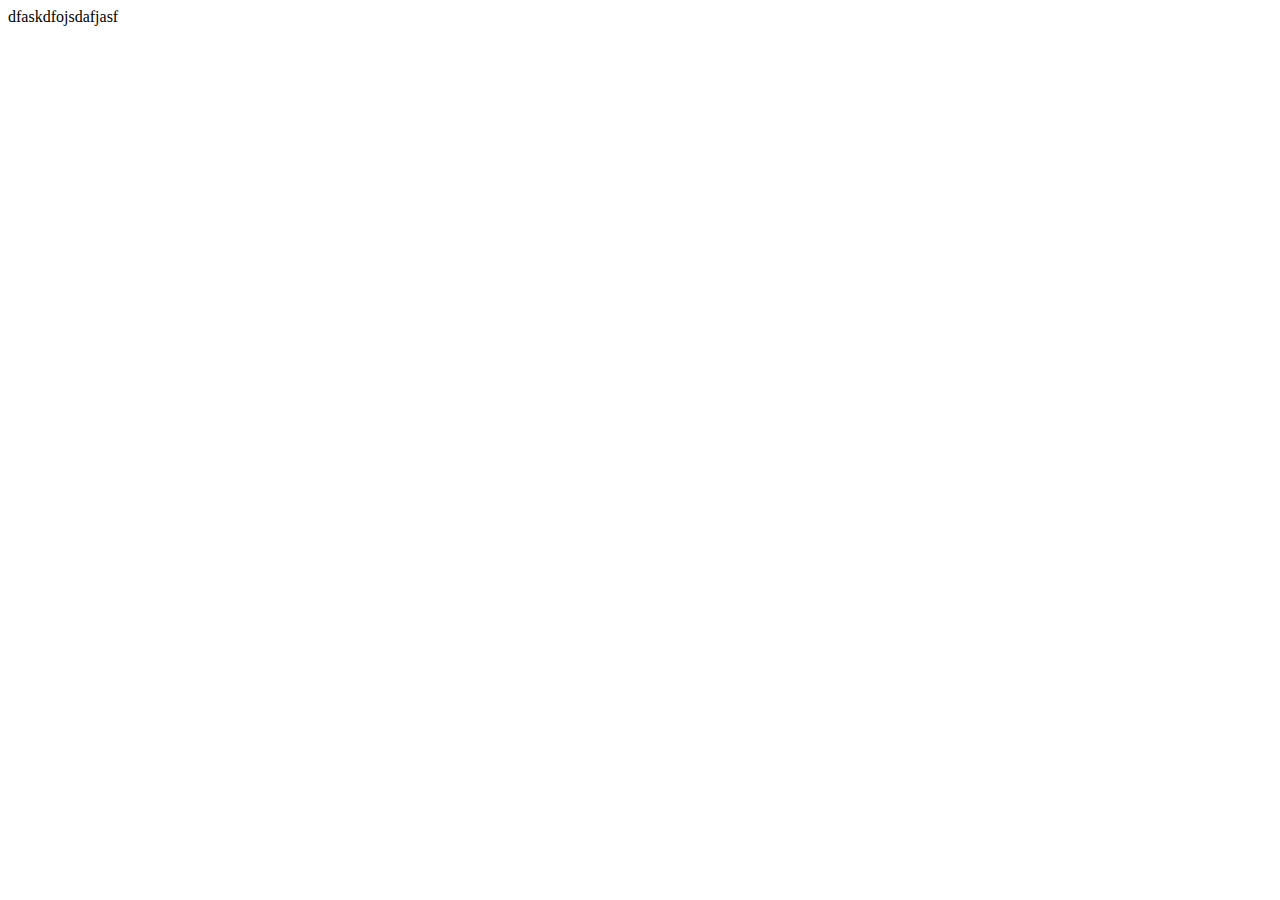
==== index.html @ 24f62fb9 "new html" ====
<!DOCTYPE html>
<html lang="en">
<head>
    <meta charset="UTF-8">
    <link href="https://fonts.googleapis.com/css2?family=Montserrat:wght@400;700&display=swap" rel="stylesheet"> 
    <meta http-equiv="X-UA-Compatible" content="IE=edge">
    <meta name="viewport" content="width=device-width, initial-scale=1.0">
    <link rel="stylesheet" href="css/main.css">
    <title>Cal Kestis</title>
</head>
<body>
    <header>
        <div class="container">dfaskdfojsdafjasf</div>
    </header>
</body>
</html>
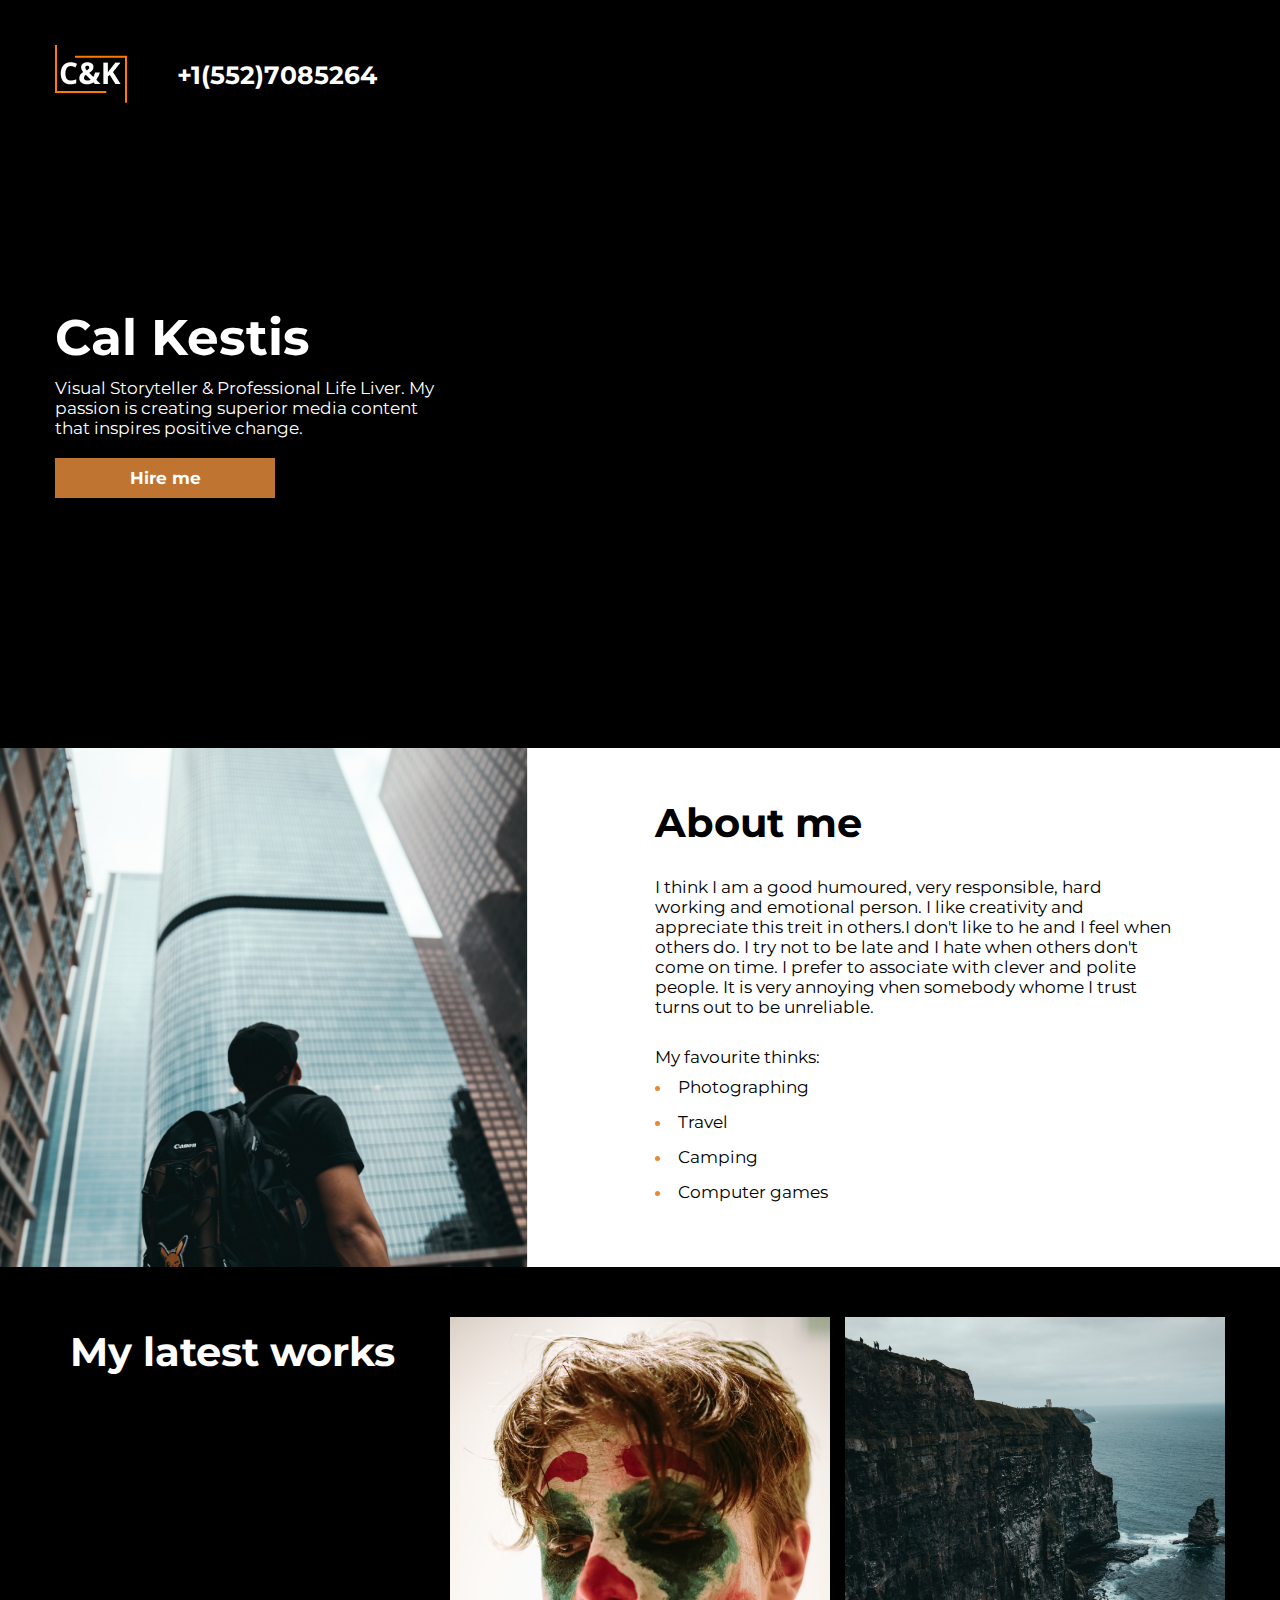
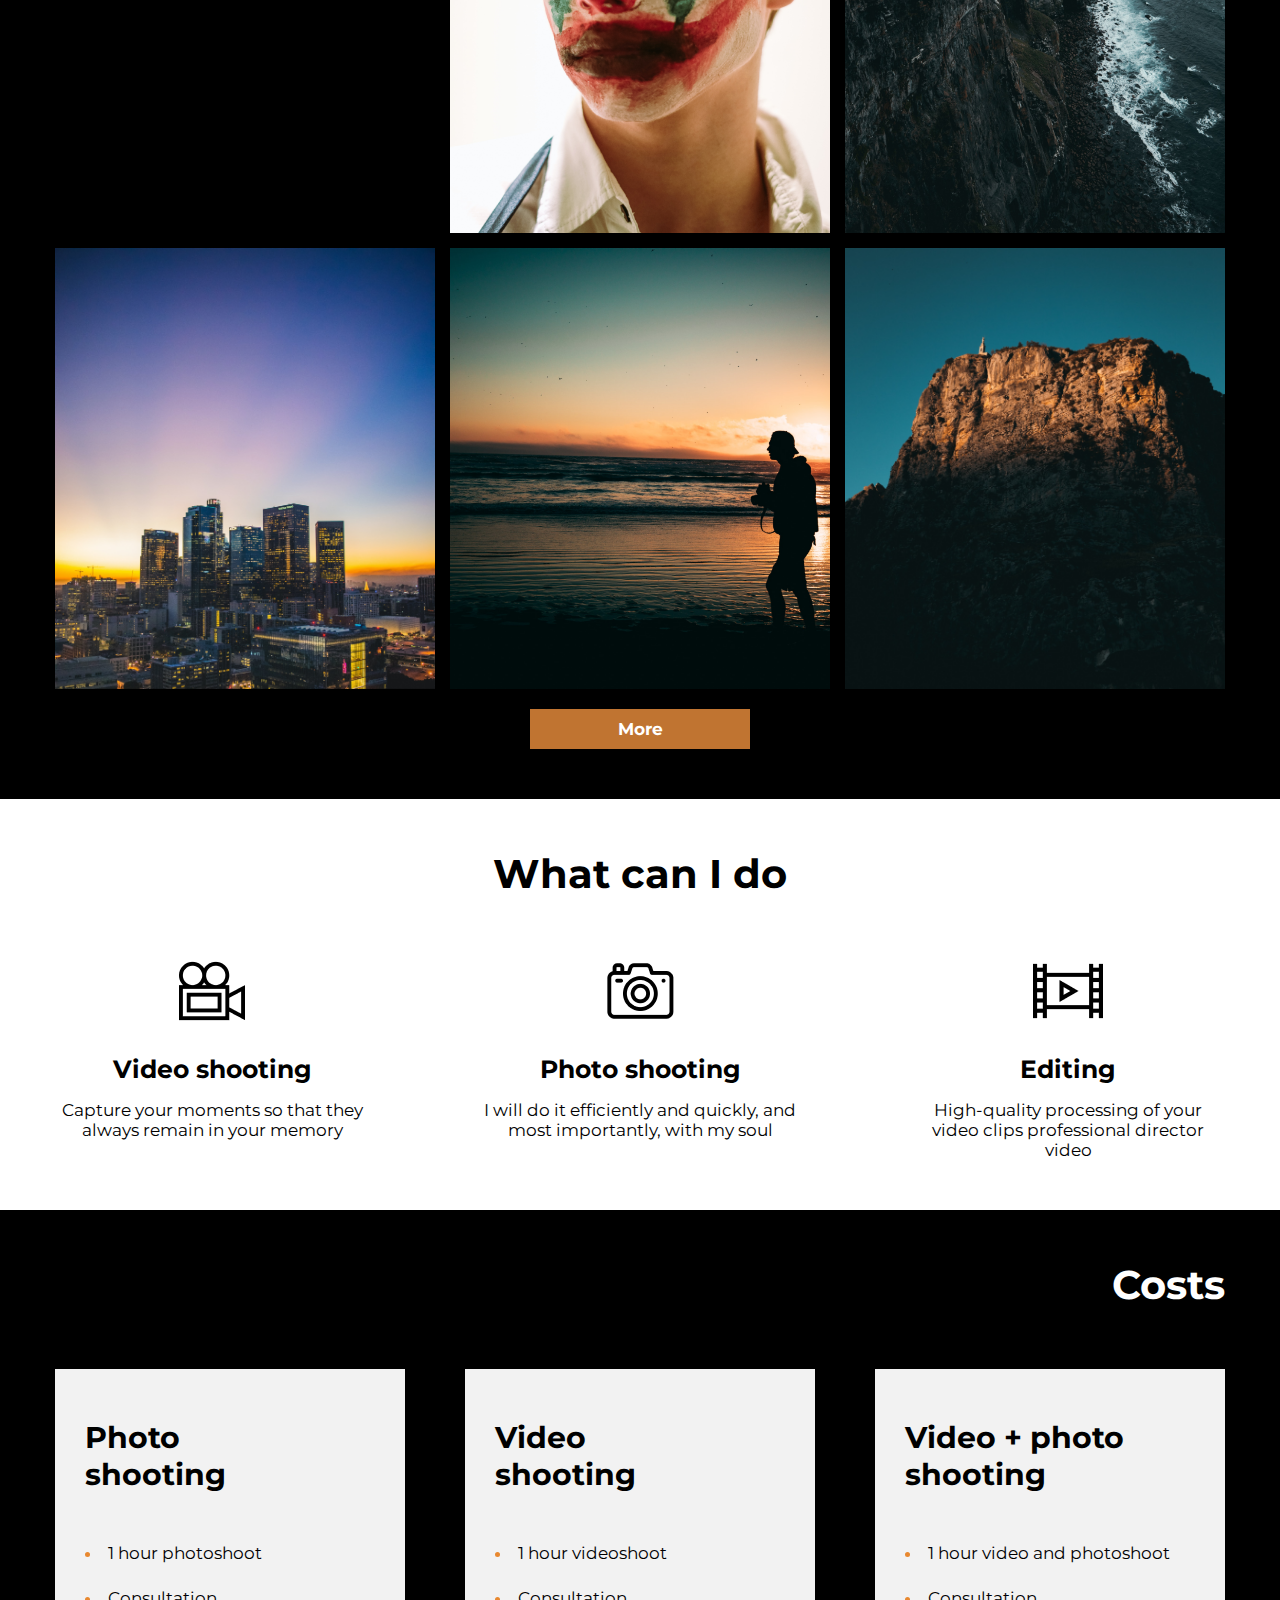
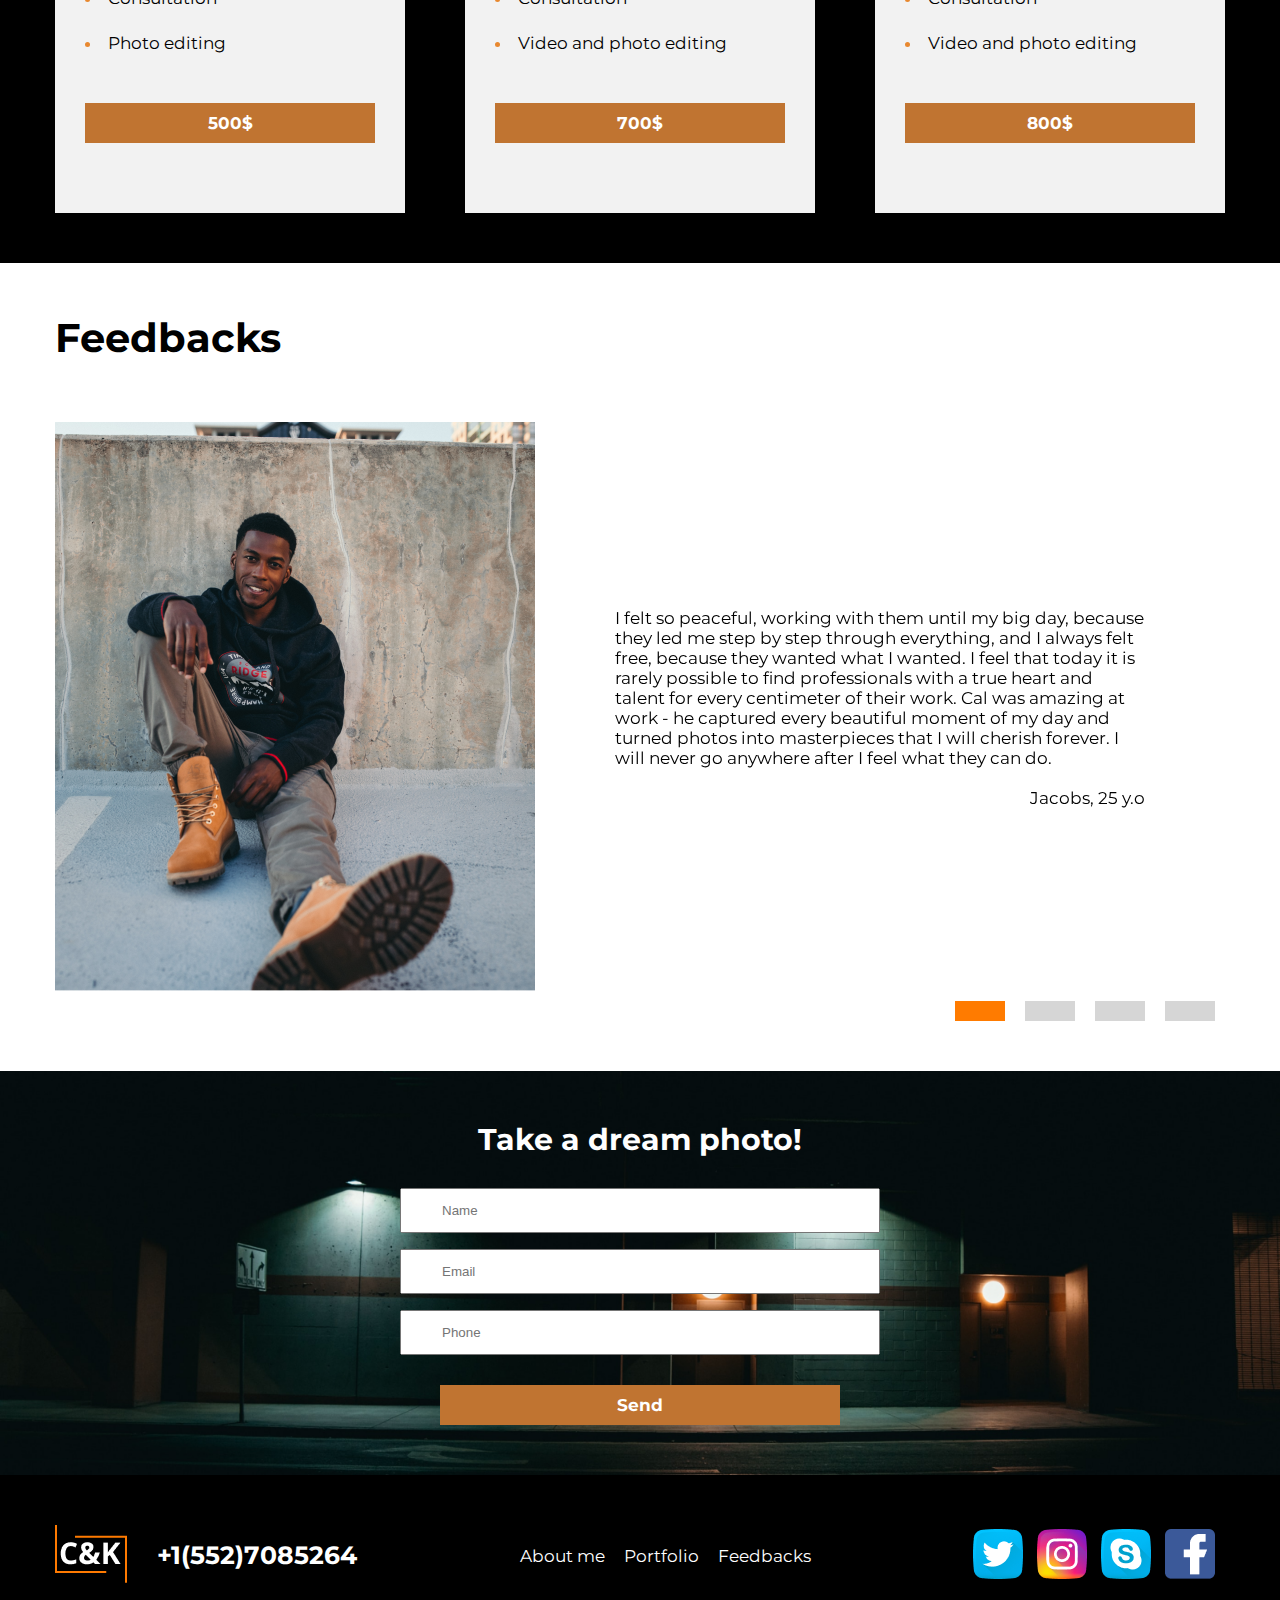
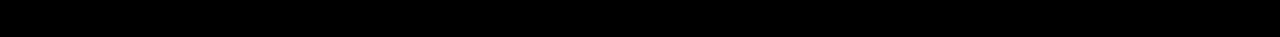
==== commit 5c5c7145: "save" ====
--- a/index.html
+++ b/index.html
@@ -3,14 +3,239 @@
 <head>
     <meta charset="UTF-8">
     <link href="https://fonts.googleapis.com/css2?family=Montserrat:wght@400;700&display=swap" rel="stylesheet"> 
+    <link rel="stylesheet" type="text/css" href="slick/slick.css"/>
+    <link rel="stylesheet" type="text/css" href="slick/slick-theme.css"/>
     <meta http-equiv="X-UA-Compatible" content="IE=edge">
     <meta name="viewport" content="width=device-width, initial-scale=1.0">
     <link rel="stylesheet" href="css/main.css">
     <title>Cal Kestis</title>
 </head>
 <body>
-    <header>
-        <div class="container">dfaskdfojsdafjasf</div>
+    <header class="header" id="header">
+        <div class="container">
+            <div class="nav">
+                <div class="logo">
+                    <img src="img/logo.png" alt="">
+                </div>
+                <div class="phone">
+                    <a href="tel:+1(552)7085264">+1(552)7085264</a>
+                </div>
+            </div>
+            <div class="offer">
+                <h1>Cal Kestis</h1>
+                <p>
+                    Visual Storyteller & Professional Life Liver. My passion is creating superior media content that inspires positive change.
+                </p>
+                <div class="btn" >
+                    <a href="#form">Hire me</a>
+                </div>
+            </div>
+        </div>
     </header>
+    <section class="about_me" id="about_me">
+        <div class="container">
+            <div class="all_about">
+                <div class="about_text">
+                    <h2>About me</h2>
+                    <p>I think I am a good humoured, very responsible, hard working and emotional person. I like creativity and appreciate this treit in others.I don't like to he and I feel when others do. I try not to be late and I hate when others don't come on time. I prefer to associate with clever and polite people. It is very annoying vhen somebody whome I trust turns out to be unreliable. 
+                    <ul>
+                        <h4>My favourite thinks:</h4>
+                        <li><span>Photographing</span></li>
+                        <li><span>Travel</span></li>
+                        <li><span>Camping</span></li>
+                        <li><span>Computer games</span></li>
+                    </ul>
+                    </p>
+                </div>
+            </div>
+        </div>
+    </section>
+    <section class="porfolio" id="porfolio">
+        <div class="container">
+            <div class="porfolio_items">
+                <div class="item1"><h2>My latest works</h2></div>
+                <div class="item2"><img src="img/photo2.png" alt=""></div>
+                <div class="item5"><img src="img/photo1.png" alt="*"></div>
+                <div class="item6"><img src="img/photo4.png" alt="*"></div>
+                <div class="item3"><img src="img/photo5.png" alt="*"></div>
+                <div class="item4"><img src="img/photo3.png" alt="*"></div>
+            </div>
+            <div class="btn">
+                <a href="#">More</a>
+            </div>
+        </div>  
+    </section>
+    <section class="do">
+        <div class="container">
+            <h2> What can I do </h2>
+            <div class="do_items">
+                <div class="do_tabs">
+                    <img src="img/cinema.png" alt="#">
+                    <h4>Video shooting</h4>
+                    <p>Capture your moments so that they always remain in your memory</p>
+                </div>
+                <div class="do_tabs">
+                    <img src="img/camera.png" alt="#">
+                    <h4>Photo shooting</h4>
+                    <p>I will do it efficiently and quickly, and most importantly, with my soul</p>
+                </div>
+                <div class="do_tabs">
+                    <img src="img/film.png" alt="#">
+                    <h4>Editing</h4>
+                    <p>High-quality processing of your video clips professional director video</p>
+                </div>
+            </div>
+        </div>
+    </section>
+    <section class="costs">
+        <div class="container">
+            <h2>Costs</h2>
+            <div class="cost_items">
+                <div class="cost_tabs">
+                    <h3>Photo shooting</h3>
+                    <ul>
+                        <li><span>1 hour photoshoot</span></li>
+                        <li><span>Consultation</span></li>
+                        <li><span>Photo editing</span></li>
+                    </ul>
+                    <div class="btn">
+                        <a href="#">500$</a>
+                    </div>
+                </div>
+                <div class="cost_tabs">
+                    <h3>Video shooting</h3>
+                    <ul>
+                        <li><span>1 hour videoshoot</span></li>
+                        <li><span>Consultation</span></li>
+                        <li><span>Video and photo editing</span></li>
+                    </ul>
+                    <div class="btn">
+                        <a href="#">700$</a>
+                    </div>
+                </div>
+                <div class="cost_tabs">
+                    <h3>Video + photo shooting</h3>
+                    <ul>
+                        <li><span>1 hour video and photoshoot</span></li>
+                        <li><span>Consultation</span></li>
+                        <li><span>Video and photo editing</span></li>
+                    </ul>
+                    <div class="btn">
+                        <a href="#">800$</a>
+                    </div>
+                </div>
+            </div>
+        </div>
+    </section>
+    <section class="feedbacks" id="feedbacks">
+        <div class="container">
+            <h2>Feedbacks</h2>
+            <div class="feedback_slider">
+                <div class="feedback_item">
+                    <div class="photo_review">
+                        <img src="img/review.png" alt="#">
+                    </div>
+                    <div class="review_text">
+                        <p>
+                            I felt so peaceful, working with them until my big day, because they led me step by step through everything, 
+                            and I always felt free, because they wanted what I wanted. 
+                            I feel that today it is rarely possible to find professionals with a true heart and talent for every centimeter of their work. 
+                            Cal was amazing at work - he captured every beautiful moment of my day and turned photos into masterpieces that I will cherish forever.
+                            I will never go anywhere after I feel what they can do.
+                        </p>
+                        <p class="author">Jacobs, 25 y.o</p>
+                    </div>
+                </div>
+                <div class="feedback_item">
+                    <div class="photo_review">
+                        <img src="img/review.png" alt="#">
+                    </div>
+                    <div class="review_text">
+                        <p>
+                            I felt so peaceful, working with them until my big day, because they led me step by step through everything, 
+                            and I always felt free, because they wanted what I wanted. 
+                            I feel that today it is rarely possible to find professionals with a true heart and talent for every centimeter of their work. 
+                            Cal was amazing at work - he captured every beautiful moment of my day and turned photos into masterpieces that I will cherish forever.
+                            I will never go anywhere after I feel what they can do.
+                        </p>
+                        <p class="author">Jacobs, 25 y.o</p>
+                    </div>
+                </div>
+                <div class="feedback_item">
+                    <div class="photo_review">
+                        <img src="img/review.png" alt="#">
+                    </div>
+                    <div class="review_text">
+                        <p>
+                            I felt so peaceful, working with them until my big day, because they led me step by step through everything, 
+                            and I always felt free, because they wanted what I wanted. 
+                            I feel that today it is rarely possible to find professionals with a true heart and talent for every centimeter of their work. 
+                            Cal was amazing at work - he captured every beautiful moment of my day and turned photos into masterpieces that I will cherish forever.
+                            I will never go anywhere after I feel what they can do.
+                        </p>
+                        <p class="author">Jacobs, 25 y.o</p>
+                    </div>
+                </div>
+                <div class="feedback_item">
+                    <div class="photo_review">
+                        <img src="img/review.png" alt="#">
+                    </div>
+                    <div class="review_text">
+                        <p>
+                            I felt so peaceful, working with them until my big day, because they led me step by step through everything, 
+                            and I always felt free, because they wanted what I wanted. 
+                            I feel that today it is rarely possible to find professionals with a true heart and talent for every centimeter of their work. 
+                            Cal was amazing at work - he captured every beautiful moment of my day and turned photos into masterpieces that I will cherish forever.
+                            I will never go anywhere after I feel what they can do.
+                        </p>
+                        <p class="author">Jacobs, 25 y.o</p>
+                    </div>
+                </div>
+            </div>
+        </div>
+    </section>
+    <section class="form" id="form">
+        <div class="container">
+            <div class="form_items">
+                <h3>Take a dream photo!</h3>
+                <div class="form_inputs">
+                    <input type="Name" placeholder="Name">
+                    <input type="email" placeholder="Email">
+                    <input type="phone" placeholder="Phone">
+                </div>
+                <div class="btn">
+                    <a href="#">Send</a>
+                </div>
+            </div>
+        </div>
+    </section>
+    <footer class="info">
+        <div class="container">
+            <div class="footer_nav">
+                <div class="logo_phone">
+                    <div class="logo">
+                        <img src="img/logo.png" alt="">
+                    </div>
+                    <div class="phone">
+                        <a href="tel:+1(552)7085264">+1(552)7085264</a>
+                    </div>
+                </div>
+                <div class="nav_items">
+                    <a href="#about_me">About me</a>
+                    <a href="#porfolio">Portfolio</a>
+                    <a href="#feedbacks">Feedbacks</a>
+                </div>
+                <div class="social">
+                    <img src="img/twitter.png" alt="#">
+                    <img src="img/instagram.png" alt="#">
+                    <img src="img/skype.png" alt="#">
+                    <img src="img/Facebook.png" alt="#">
+                </div>
+            </div>
+        </div>
+    </footer>
+    <script type="text/javascript" src="js/jquery-3.6.0.min.js"></script>
+    <script type="text/javascript" src="js/slick.min.js"></script>
+    <script type="text/javascript" src="js/main.js"></script>
 </body>
 </html>--- a/css/main.css
+++ b/css/main.css
@@ -0,0 +1,530 @@
+body {
+    padding: 0;
+    margin: 0;
+    color: #000;
+    font-family: 'Montserrat', sans-serif;
+    font-size: 17px;
+}
+
+div, p, input, header, a, form {
+	box-sizing: border-box;
+}
+
+h1, h2, h3, h4, h5, h6 {
+	margin: 0;
+	padding: 0;
+	font-weight: bold;
+}
+
+h1 {
+    font-size: 50px;
+}
+
+h2 {
+    font-size: 40px;
+}
+
+h3 {
+    font-size: 30px;
+}
+
+ul, li {
+    margin: 0;
+    padding: 0;
+}
+
+ul {
+    list-style-position: inside;
+    list-style: #E8882F;
+}
+
+li {
+    color: #E8882F;
+}
+
+li span {
+    color: #000;
+}
+
+p {
+	margin: 0;
+	padding: 0;
+}
+
+a {
+    text-decoration: none;
+    color: #fff;
+}
+
+.container {
+    width: 1170px;
+    margin: 0 auto;
+}
+
+.header {
+    padding: 45px 0 50px;
+    background: #000 url('../img/offer.png') no-repeat center top;
+    background-size: 100%;
+}
+
+.nav {
+    display: flex;
+
+}
+
+.logo {
+    margin-right: 50px;
+    display: block;
+}
+
+.phone {
+    font-weight: bold;
+    font-size: 25px;
+    padding: 15px 0;
+}
+
+.offer {
+    margin: 200px 0 200px;
+    color: #fff;
+}
+
+.offer p {
+    width: 400px;
+    margin-top: 10px;
+}
+
+.btn {
+    background-color: #c07431;
+    display: block;
+    padding: 10px 0;  
+    width: 220px;
+    font-weight: bold;
+    text-align: center;
+    margin-top: 20px;
+    cursor: pointer;
+}
+
+.btn:hover {
+    background-color: #c45f02;
+    transition: background-color 0.5s ease 0s;
+}
+
+.btn a {
+    width: 100%;
+    display: block;
+}
+
+.about_me {
+    background: url('../img/about.png') no-repeat center top;
+    background-size: 100%;
+    padding: 50px 0;
+}
+
+.all_about {
+    display: flex;
+}
+.about_text {
+    color: #000;
+    padding-left: 600px;
+}
+
+.about_text h2 {
+    margin-bottom: 30px;
+}
+
+.about_text h4 {
+    margin-bottom: 10px;
+    font-weight: normal;
+}
+
+.about_text p {
+    width: 518px;
+}
+
+.about_text ul {
+    margin-top: 30px;
+}
+
+.about_text li {
+    padding-bottom: 15px;
+}
+
+.porfolio {
+    background: #000;
+    padding: 50px 0;
+}
+
+.porfolio_items {
+    display: block;
+    display: grid;
+    grid-template-columns: repeat(3, 1fr);
+    grid-gap: 15px;
+}
+
+.porfolio_items img {
+    width: 100%;
+    height: 100%;
+    object-fit: cover;
+    display: block; 
+}
+
+.item1 {
+    background: url('../img/img_head.png') no-repeat center top;
+    background-size: 100%;
+}
+
+.item1 h2 {
+    padding: 10px 0 0 15px;
+    color: #fff;
+}
+
+.porfolio .btn {
+    margin: 20px auto 0 ;
+}
+
+.do {
+    padding: 50px 0;
+}
+
+.do h2 {
+    text-align: center;
+    padding-bottom: 60px;
+}
+
+.do_items {
+    display: flex;
+    justify-content: space-between;
+}
+
+.do_items img {
+    margin-bottom: 26px;
+}
+
+.do_items h4 {
+    margin-bottom: 16px;
+    font-size: 25px;
+}
+
+.do_tabs {
+    text-align: center;
+    width: 314px;
+}
+
+.costs {
+    padding: 50px 0;
+    background: #000;
+}
+
+.cost_items {
+    display: flex;
+    justify-content: space-between;
+}
+.costs h2 {
+    text-align-last: right;
+    margin-bottom: 60px;
+    color: #fff;
+}
+
+.cost_tabs  {
+    background: rgba(255, 255, 255, 0.95);
+    width: 350px;
+    padding: 50px 30px 70px;
+}
+
+.cost_items .btn {
+    width: 100%;
+}
+
+.cost_tabs h3 {
+    margin-bottom: 50px;
+    width: 232px;
+}
+
+.cost_tabs ul {
+    margin-bottom: 50px;
+}
+
+.cost_tabs li {
+    margin-bottom: 25px;
+    
+}
+
+.feedbacks {
+    padding: 50px 0;
+}
+
+.feedbacks h2 {
+    margin-bottom: 60px;
+}
+
+.feedback_item {
+    display: flex;
+    min-width: 0;
+}
+
+.review_text {
+    margin: auto;
+    width: 530px;
+}
+
+.author {
+    padding-top: 20px;
+    text-align: right;
+}
+
+.slick-track {
+    display: flex;
+}
+
+.slick-list {
+    overflow: hidden;
+}
+
+.slick-dots {
+    display: flex;
+    align-items: center;
+    justify-content: right;
+}
+
+.slick-dots li {
+    list-style: none;
+    margin: 0 10px;
+}
+
+.slick-dots button {
+    font-size: 0;
+    width: 50px;
+    height: 20px;
+    background-color: rgba(196, 196, 196, 0.69);;
+    border: none;
+}
+
+.slick-dots li.slick-active button {
+    background-color: #FF7B00;
+}
+
+.form {
+    padding: 50px 0;
+    background: url('../img/info.png') no-repeat center top;
+    background-size: 100%;
+    text-align: center;
+}
+
+.form_items h3 {
+    color: #fff;
+    margin-bottom: 30px;
+}
+
+.form_inputs {
+    margin: 0 auto;
+    width: 480px;
+}
+
+.form_inputs input {
+    display: block;
+    width: 480px;
+    padding: 13px 387px 13px 40px;
+    box-sizing: border-box;
+    margin-bottom: 16px;
+}
+
+.form_inputs input:nth-child(3n) {
+    margin-bottom: 30px;
+}
+
+.form_items .btn {
+    margin: 0 auto;
+    width: 400px;
+    text-align: center;
+}
+
+.info {
+    padding: 50px 0px;
+    background-color: #000;
+}
+
+.footer_nav {
+    display: flex;
+    align-items: center;
+}
+
+.footer_nav .logo {
+    margin-right: 30px;
+}
+
+.nav_items {
+    margin: 0 auto;
+}
+
+.logo_phone {
+    display: flex;
+}
+
+.nav_items a {
+    margin-right: 15px;
+}
+
+.nav_items a:nth-child(3n) {
+    margin-right: 0px;
+}
+
+.social {
+    justify-content: end;
+}
+
+.social img {
+    margin-right: 10px;
+}
+
+@media screen and (max-width: 576px) {
+    .container {
+		width: 100%;
+		padding-left: 15px;
+		padding-right: 15px;
+	}
+
+    h1 {
+        font-size: 40px;
+    }
+
+    h2 {
+        font-size: 30px;
+    }
+
+    h3 {
+        font-size: 25px;
+    }
+
+    .header {
+        background: #000 url('../img/offer_mobile.png') no-repeat center top;
+        background-size: 100%;
+    }
+
+    .nav {
+        justify-content: space-between;
+    }
+
+    .logo {
+        margin-right: 0;
+    }
+
+    .phone {
+        font-size: 20px;
+    }
+
+    .offer {
+        margin: 300px 0 50px;
+    }
+
+    .offer p {
+        width: 100%;
+    }
+
+    .about_me {
+        background: url('../img/about_mobile.png') no-repeat center top;
+        background-size: 100%;
+    }
+
+    .about_text {
+        padding: 0;
+        margin: 370px 0 0;
+    }
+
+    .about_text p {
+        width: 100%;
+    }
+
+    .porfolio_items {
+        grid-template-columns: repeat(2, 1fr);
+    }
+
+    .do_items {
+        display: block;
+    }
+
+    .do_items h4 {
+        font-size: 21px;
+    }
+
+    .do_tabs {
+        margin-bottom: 50px;
+        width: 100%;
+    }
+
+    .do_tabs:nth-child(3n) {
+        margin-bottom: 0px;
+    }
+
+    .cost_items {
+        display: block;
+    }
+
+    .cost_tabs {
+        width: 100%;
+        margin-bottom: 30px;
+    }
+
+    .cost_tabs:nth-child(3n) {
+        margin-bottom: 0;
+    }
+
+    .feedbacks h2 {
+        margin-bottom: 30px;
+    }
+
+    .photo_review {
+        margin-bottom: 20px;
+    }
+    
+    .feedback_item {
+        display: block;
+    }
+
+    .review_text {
+        margin: auto;
+        width: 100%;
+        margin-bottom: 20px;
+    }
+
+    .slick-dots {
+        display: flex;
+        align-items: center;
+        justify-content: center;
+    }
+
+    .form {
+        background: url('../img/info_mobile.png') no-repeat center top;
+        background-size: 100%;
+    }
+
+    .form_inputs {
+        width: 100%;
+    }
+
+    .form_inputs input {
+        width: 100%;
+        padding: 13px 274px 13px 40px
+    }
+
+    .form_items .btn {
+        margin: 0 auto;
+        width: 100%;
+        text-align: center;
+    }
+
+    .footer_nav {
+        display: block;
+    }
+
+    .logo_phone {
+        margin-bottom: 15px;
+    }
+
+    .nav_items {
+        margin-bottom: 20px;
+    }
+
+
+
+
+}